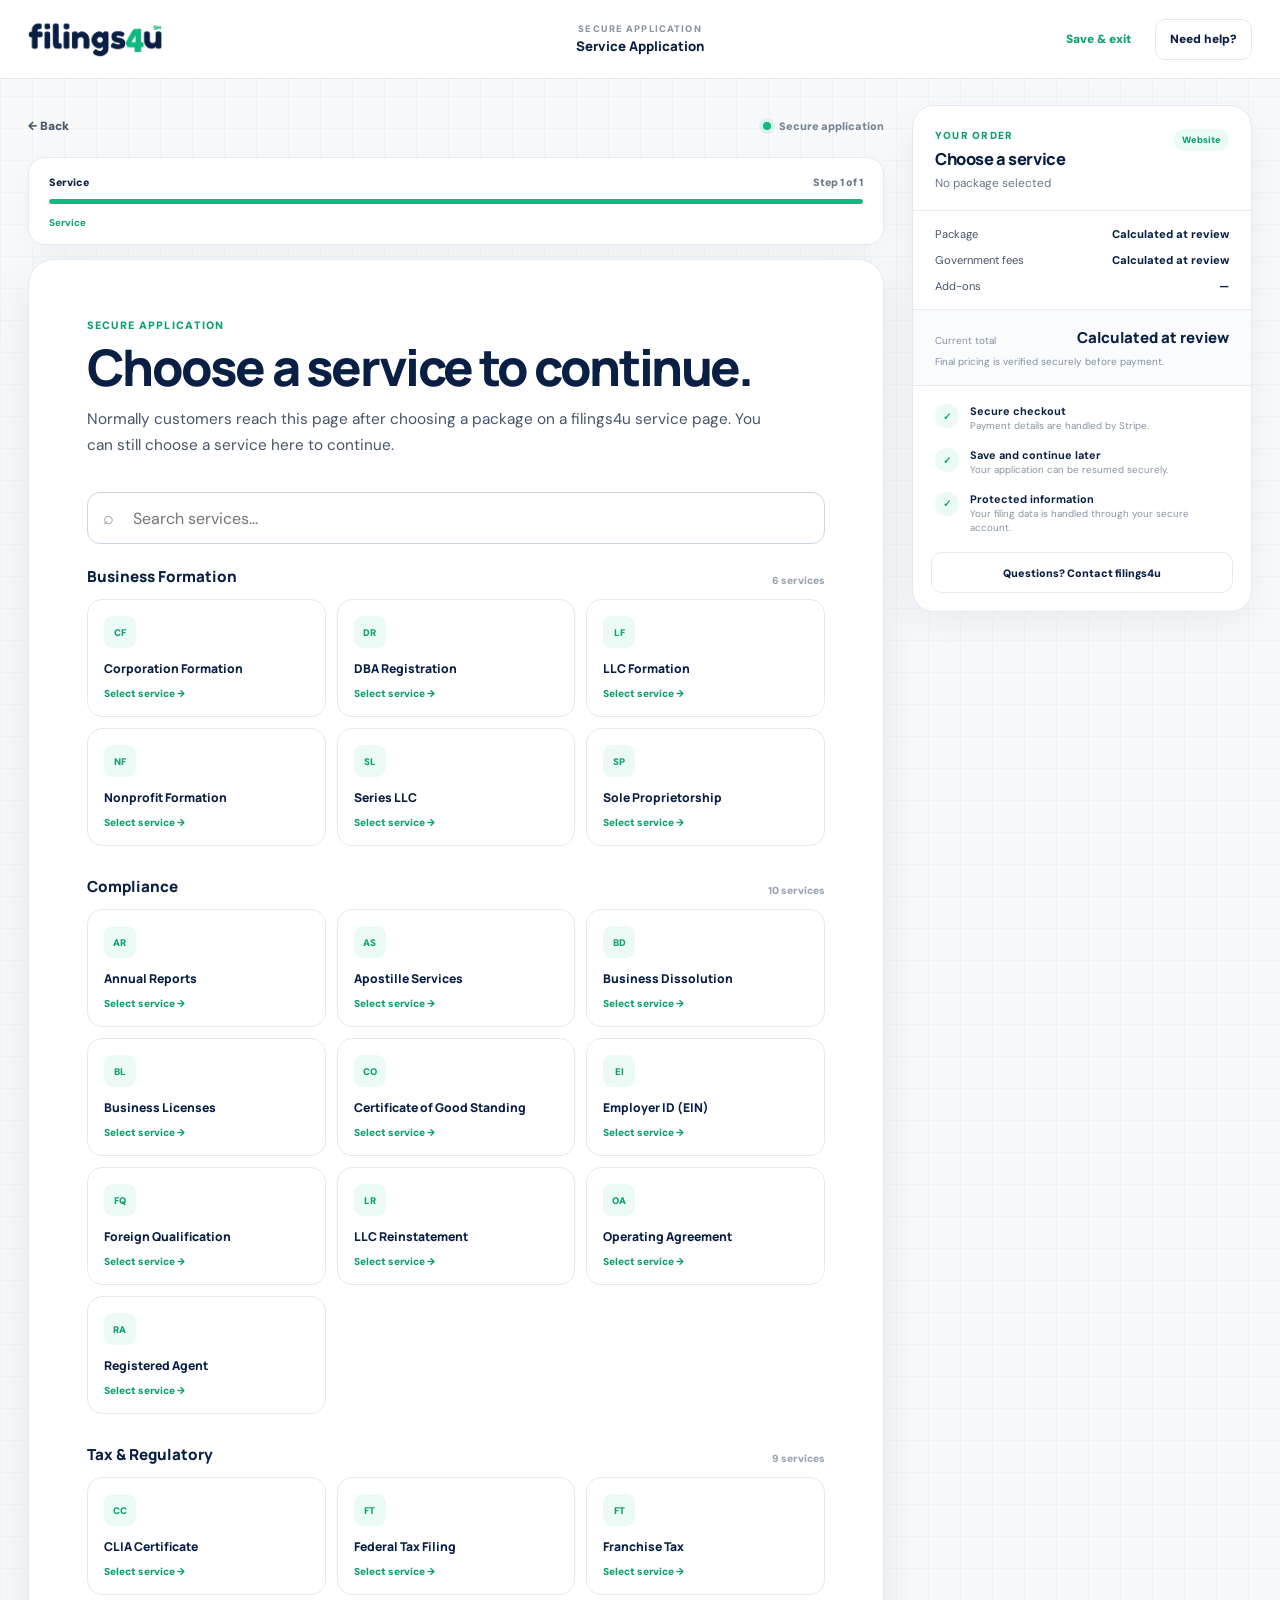
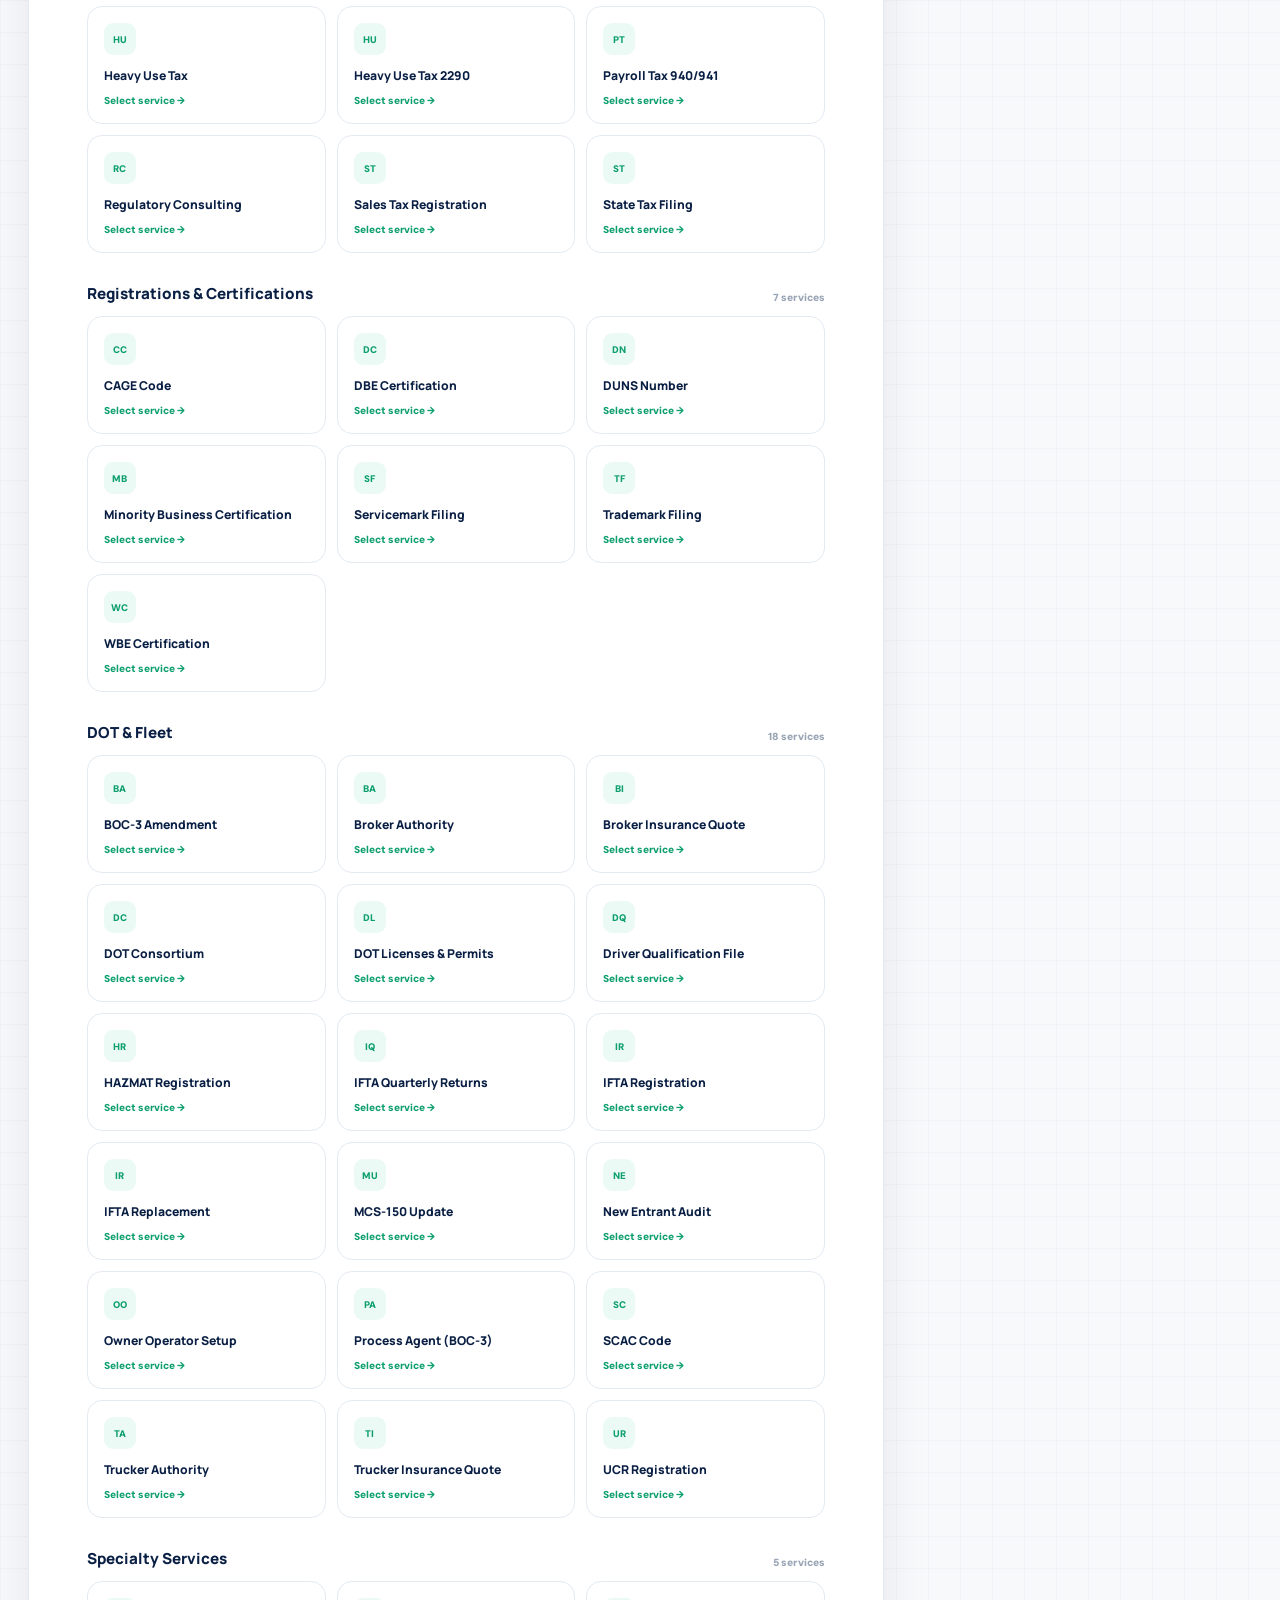
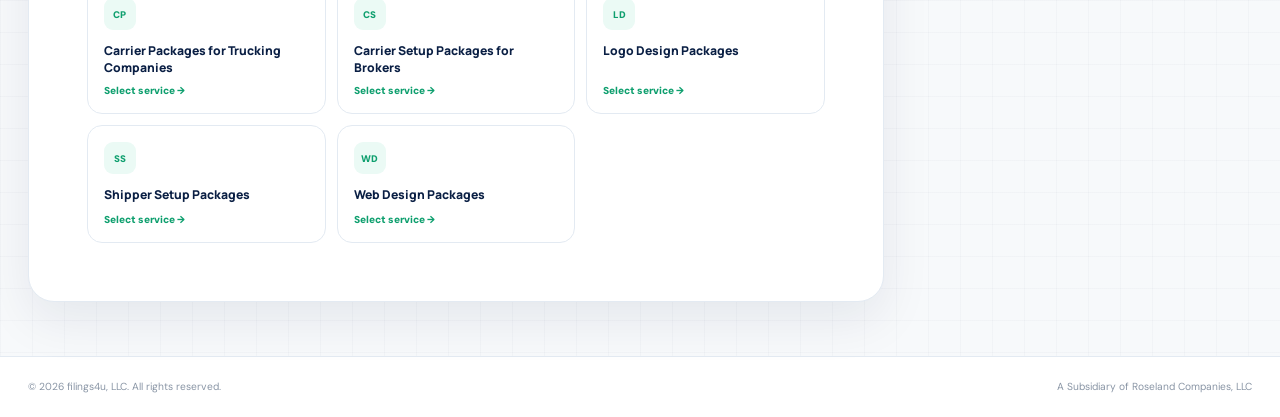
==== wizard-v2.html @ eaff769e "updates" ====
<!doctype html>
<html lang="en">
<head>
  <meta charset="utf-8">
  <meta name="viewport" content="width=device-width,initial-scale=1,viewport-fit=cover">
  <meta name="robots" content="noindex,nofollow,noarchive,nosnippet">
  <meta name="theme-color" content="#10b981">
  <meta name="description" content="Secure filings4u application and checkout wizard.">
  <title>Secure Application | filings4u</title>

  <link rel="icon" href="images/fav.png" type="image/png">
  <link rel="preconnect" href="https://fonts.googleapis.com">
  <link rel="preconnect" href="https://fonts.gstatic.com" crossorigin>
  <link href="https://fonts.googleapis.com/css2?family=DM+Sans:wght@400;500;600;700&family=Manrope:wght@600;700;800&display=swap" rel="stylesheet">
  <link rel="stylesheet" href="assets/css/wizard-v2.css">
</head>
<body>
<div class="f4u-app" id="f4u-app">

  <header class="f4u-header">
    <div class="f4u-header__inner">
      <a class="f4u-brand" href="https://filings4u.com/" aria-label="filings4u home">
        <img src="images/logo.png" alt="filings4u">
      </a>

      <div class="f4u-header__center" id="f4u-header-context">
        <span class="f4u-header__eyebrow">Secure Application</span>
        <strong id="f4u-header-service">Service Application</strong>
        <div class="f4u-jurisdiction-context f4u-jurisdiction-context--header" data-f4u-jurisdiction-context hidden></div>
      </div>

      <div class="f4u-header__actions">
        <button class="f4u-header-link" id="f4u-save-button" type="button">Save &amp; exit</button>
        <button class="f4u-header-help" id="f4u-help-button" type="button">Need help?</button>
      </div>
    </div>
  </header>

  <div class="f4u-mobile-orderbar" id="f4u-mobile-orderbar">
    <button type="button" id="f4u-mobile-order-toggle" aria-expanded="false">
      <span>
        <small>Your order</small>
        <strong id="f4u-mobile-order-name">Service</strong>
      </span>
      <span class="f4u-mobile-order-total" id="f4u-mobile-order-total">—</span>
      <span class="f4u-mobile-order-chevron" aria-hidden="true">⌄</span>
    </button>
  </div>

  <main class="f4u-layout">
    <section class="f4u-main">

      <div class="f4u-topline">
        <button class="f4u-back" type="button" id="f4u-back-button">← Back</button>

        <div class="f4u-security">
          <span></span>
          Secure application
        </div>
      </div>

      <div class="f4u-progress-card">
        <div class="f4u-progress-meta">
          <span id="f4u-progress-label">Application</span>
          <span id="f4u-progress-count">Step 1 of 5</span>
        </div>

        <div class="f4u-progress-track" aria-hidden="true">
          <span id="f4u-progress-bar"></span>
        </div>

        <div class="f4u-progress-steps" id="f4u-progress-steps"></div>
      </div>

      <div class="f4u-content-card" id="f4u-wizard-root" aria-live="polite">
        <div class="f4u-loading">Preparing your application…</div>
      </div>

    </section>

    <aside class="f4u-order" id="f4u-order-panel">
      <div class="f4u-order__inner">
        <div class="f4u-order__head">
          <div>
            <span class="f4u-order__eyebrow">Your order</span>
            <h2 id="f4u-order-service">Service</h2>
            <p id="f4u-order-package">Package</p>
            <div class="f4u-jurisdiction-context f4u-jurisdiction-context--order" data-f4u-jurisdiction-context hidden></div>
          </div>
          <span class="f4u-order__badge" id="f4u-order-entry">Website</span>
        </div>

        <div class="f4u-order__details" id="f4u-order-details">
          <div class="f4u-price-row">
            <span>Package</span>
            <strong id="f4u-order-package-price">Calculated at review</strong>
          </div>
          <div class="f4u-price-row">
            <span>Government fees</span>
            <strong id="f4u-order-government-fee">Calculated at review</strong>
          </div>
          <div class="f4u-price-row">
            <span>Add-ons</span>
            <strong id="f4u-order-addon-price">—</strong>
          </div>
        </div>

        <div class="f4u-order__total">
          <span>
            <small>Current total</small>
            <strong id="f4u-order-total">Calculated at review</strong>
          </span>
          <small>Final pricing is verified securely before payment.</small>
        </div>

        <div class="f4u-order__trust">
          <div><span>✓</span><p><strong>Secure checkout</strong><small>Payment details are handled by Stripe.</small></p></div>
          <div><span>✓</span><p><strong>Save and continue later</strong><small>Your application can be resumed securely.</small></p></div>
          <div><span>✓</span><p><strong>Protected information</strong><small>Your filing data is handled through your secure account.</small></p></div>
        </div>

        <button class="f4u-order__help" id="f4u-order-help" type="button">Questions? Contact filings4u</button>
      </div>
    </aside>
  </main>

  <footer class="f4u-footer">
    <div class="f4u-footer__inner">
      <span>© 2026 filings4u, LLC. All rights reserved.</span>
      <span>A Subsidiary of Roseland Companies, LLC</span>
    </div>
  </footer>

</div>

<div class="f4u-order-drawer-backdrop" id="f4u-order-drawer-backdrop" hidden></div>

<script src="assets/js/config.js"></script>
<script>
  window.__F4U_BOOT_WATCHDOG__=setTimeout(function(){
    var root=document.getElementById("f4u-wizard-root");
    if(root && /Preparing your application|Opening your secure application|Starting your secure application/.test(root.textContent||"")){
      root.innerHTML='<section class="f4u-panel"><div class="f4u-panel__heading"><span class="f4u-kicker">Secure application</span><h1>We could not start the application.</h1><p>The wizard interface loaded, but its application module did not finish starting. Refresh this page once. If it continues, return to the service page and start the application again.</p></div><div class="f4u-actions"><a class="f4u-primary" href="https://filings4u.com/get-started.html">Return to services</a></div></section>';
    }
  },8000);
</script>
<script src="assets/js/service-form-engine.js"></script>
<script type="module" src="assets/js/bootstrap.js?v=20260908-context-addons-1"></script>
</body>
</html>
---- assets/css/wizard-v2.css ----
:root{
  --navy:#0a1f44;
  --navy-2:#102a56;
  --emerald:#10b981;
  --emerald-dark:#0e9f6e;
  --emerald-soft:#ebfaf5;
  --bg:#f5f8fb;
  --white:#fff;
  --line:#e3eaf2;
  --muted:#69788b;
  --slate:#475569;
  --danger:#b91c1c;
  --shadow:0 18px 50px rgba(10,31,68,.08);
  --radius:24px;
}

*{box-sizing:border-box}

html,body{
  margin:0;
  min-height:100%;
  min-width:320px;
  background:
    linear-gradient(rgba(10,31,68,.022) 1px,transparent 1px),
    linear-gradient(90deg,rgba(10,31,68,.022) 1px,transparent 1px),
    #f7f9fb;
  background-size:32px 32px;
  color:var(--navy);
  font-family:"DM Sans",Arial,sans-serif;
}

body{overflow-x:hidden}
button,input,select,textarea{font:inherit}
button{cursor:pointer}
a{color:inherit}

/* Header */
.f4u-header{
  position:sticky;
  top:0;
  z-index:100;
  border-bottom:1px solid var(--line);
  background:rgba(255,255,255,.97);
  backdrop-filter:blur(16px);
}

.f4u-header__inner{
  width:min(1460px,100%);
  min-height:78px;
  margin:0 auto;
  padding:0 28px;
  display:grid;
  grid-template-columns:1fr auto 1fr;
  align-items:center;
  gap:20px;
}

.f4u-brand{
  width:max-content;
  display:flex;
  align-items:center;
  text-decoration:none;
}

.f4u-brand img{
  display:block;
  width:134px;
  height:auto;
}

.f4u-header__center{
  min-width:0;
  text-align:center;
  display:grid;
  gap:2px;
}

.f4u-header__eyebrow{
  color:#8a96a6;
  text-transform:uppercase;
  letter-spacing:.12em;
  font-size:.59rem;
  font-weight:900;
}

.f4u-header__center strong{
  max-width:440px;
  overflow:hidden;
  text-overflow:ellipsis;
  white-space:nowrap;
  font:800 .83rem Manrope,sans-serif;
  color:var(--navy);
}

.f4u-header__actions{
  display:flex;
  justify-content:flex-end;
  align-items:center;
  gap:9px;
}

.f4u-header-link,
.f4u-header-help{
  min-height:41px;
  border-radius:10px;
  padding:0 14px;
  font-size:.74rem;
  font-weight:900;
}

.f4u-header-link{
  border:1px solid transparent;
  background:transparent;
  color:var(--emerald-dark);
}

.f4u-header-link:hover{background:var(--emerald-soft)}

.f4u-header-help{
  border:1px solid var(--line);
  background:#fff;
  color:var(--navy);
}

.f4u-header-help:hover{border-color:#b8c5d6}

/* Layout */
.f4u-layout{
  width:min(1320px,100%);
  margin:0 auto;
  padding:26px 28px 54px;
  display:grid;
  grid-template-columns:minmax(0,1fr) 340px;
  gap:28px;
  align-items:start;
}

.f4u-main{min-width:0}

.f4u-topline{
  min-height:42px;
  margin-bottom:10px;
  display:flex;
  align-items:center;
  justify-content:space-between;
  gap:16px;
}

.f4u-back{
  border:0;
  background:transparent;
  padding:7px 0;
  color:var(--slate);
  font-size:.74rem;
  font-weight:900;
}

.f4u-back:hover{color:var(--emerald-dark)}

.f4u-security{
  display:flex;
  align-items:center;
  gap:8px;
  color:#768397;
  font-size:.68rem;
  font-weight:900;
}

.f4u-security span{
  width:8px;
  height:8px;
  border-radius:50%;
  background:var(--emerald);
  box-shadow:0 0 0 4px rgba(16,185,129,.11);
}

/* Progress */
.f4u-progress-card{
  margin-bottom:14px;
  padding:18px 20px 15px;
  background:#fff;
  border:1px solid var(--line);
  border-radius:17px;
  box-shadow:0 8px 30px rgba(10,31,68,.04);
}

.f4u-progress-meta{
  display:flex;
  justify-content:space-between;
  gap:12px;
  color:var(--muted);
  font-size:.66rem;
  font-weight:900;
}

.f4u-progress-meta span:first-child{color:var(--navy)}

.f4u-progress-track{
  height:5px;
  margin:10px 0 12px;
  overflow:hidden;
  border-radius:999px;
  background:#edf2f6;
}

.f4u-progress-track span{
  display:block;
  height:100%;
  width:20%;
  border-radius:999px;
  background:var(--emerald);
  transition:width .25s ease;
}

.f4u-progress-steps{
  display:grid;
  grid-template-columns:repeat(5,minmax(0,1fr));
  gap:8px;
}

.f4u-progress-step{
  color:#9aa5b3;
  font-size:.61rem;
  font-weight:800;
  white-space:nowrap;
  overflow:hidden;
  text-overflow:ellipsis;
}

.f4u-progress-step.is-active{color:var(--emerald-dark)}
.f4u-progress-step.is-complete{color:var(--navy)}

/* Content */
.f4u-content-card{
  min-height:650px;
  overflow:hidden;
  border:1px solid var(--line);
  border-radius:26px;
  background:#fff;
  box-shadow:var(--shadow);
}

.f4u-loading{
  min-height:640px;
  display:grid;
  place-items:center;
  color:var(--muted);
  font-size:.8rem;
}

.f4u-panel{
  padding:clamp(30px,4.5vw,58px);
}

.f4u-panel__heading{
  max-width:760px;
  margin-bottom:34px;
}

.f4u-kicker{
  display:block;
  margin-bottom:9px;
  color:var(--emerald-dark);
  text-transform:uppercase;
  letter-spacing:.12em;
  font-size:.67rem;
  font-weight:900;
}

.f4u-panel__heading h1{
  margin:0 0 12px;
  max-width:800px;
  font:800 clamp(2rem,4vw,3.15rem)/1.05 Manrope,sans-serif;
  letter-spacing:-.048em;
  color:var(--navy);
}

.f4u-panel__heading p{
  margin:0;
  max-width:690px;
  color:var(--slate);
  font-size:.96rem;
  line-height:1.72;
}

/* Intro form preview */
.f4u-form-grid{
  display:grid;
  grid-template-columns:repeat(2,minmax(0,1fr));
  gap:18px;
}

.f4u-field{
  display:grid;
  gap:7px;
}

.f4u-field--full{grid-column:1/-1}

.f4u-field label{
  color:var(--navy);
  font-size:.74rem;
  font-weight:900;
}

.f4u-field label span{
  color:#8c98a8;
  font-weight:700;
}

.f4u-field input,
.f4u-field select,
.f4u-field textarea{
  width:100%;
  border:1px solid #ccd6e1;
  border-radius:12px;
  outline:none;
  background:#fff;
  color:var(--navy);
  padding:0 14px;
}

.f4u-field input,
.f4u-field select{min-height:50px}

.f4u-field textarea{
  min-height:112px;
  resize:vertical;
  padding-top:13px;
}

.f4u-field input:focus,
.f4u-field select:focus,
.f4u-field textarea:focus{
  border-color:#6dcbae;
  box-shadow:0 0 0 4px rgba(16,185,129,.09);
}

.f4u-field small{
  color:#8491a2;
  font-size:.64rem;
  line-height:1.45;
}

.f4u-actions{
  margin-top:34px;
  padding-top:24px;
  border-top:1px solid var(--line);
  display:flex;
  align-items:center;
  justify-content:space-between;
  gap:14px;
}

.f4u-actions__note{
  color:#8190a2;
  font-size:.67rem;
  line-height:1.45;
}

.f4u-primary{
  min-height:48px;
  padding:0 20px;
  border:0;
  border-radius:12px;
  background:var(--emerald);
  color:#fff;
  font-weight:900;
  font-size:.76rem;
  box-shadow:0 9px 22px rgba(16,185,129,.18);
}

.f4u-primary:hover{background:var(--emerald-dark)}

.f4u-secondary{
  min-height:48px;
  padding:0 18px;
  border:1px solid var(--line);
  border-radius:12px;
  background:#fff;
  color:var(--navy);
  font-weight:900;
  font-size:.76rem;
}

/* Fallback service selector */
.f4u-service-search{
  position:relative;
  margin-bottom:22px;
}

.f4u-service-search input{
  width:100%;
  min-height:52px;
  padding:0 16px 0 45px;
  border:1px solid #ccd6e1;
  border-radius:13px;
  outline:none;
  background:#fff;
  color:var(--navy);
}

.f4u-service-search input:focus{
  border-color:#70cdb0;
  box-shadow:0 0 0 4px rgba(16,185,129,.09);
}

.f4u-service-search::before{
  content:"⌕";
  position:absolute;
  left:16px;
  top:50%;
  transform:translateY(-50%);
  color:#8290a1;
  font-size:1.15rem;
}

.f4u-service-category{margin-top:30px}
.f4u-service-category:first-of-type{margin-top:0}

.f4u-service-category__head{
  display:flex;
  align-items:flex-end;
  justify-content:space-between;
  gap:16px;
  margin-bottom:12px;
}

.f4u-service-category__head h2{
  margin:0;
  font:800 .95rem Manrope,sans-serif;
}

.f4u-service-category__head span{
  color:#98a4b3;
  font-size:.64rem;
  font-weight:900;
}

.f4u-service-grid{
  display:grid;
  grid-template-columns:repeat(3,minmax(0,1fr));
  gap:11px;
}

.f4u-service-card{
  min-height:118px;
  padding:16px;
  text-align:left;
  border:1px solid var(--line);
  border-radius:15px;
  background:#fff;
  color:inherit;
  display:flex;
  flex-direction:column;
  transition:.18s ease;
}

.f4u-service-card:hover{
  transform:translateY(-2px);
  border-color:#9bd8c4;
  box-shadow:0 10px 25px rgba(10,31,68,.07);
}

.f4u-service-card__icon{
  width:32px;
  height:32px;
  margin-bottom:13px;
  display:grid;
  place-items:center;
  border-radius:9px;
  background:var(--emerald-soft);
  color:var(--emerald-dark);
  font-size:.6rem;
  font-weight:900;
}

.f4u-service-card strong{
  font:800 .76rem/1.35 Manrope,sans-serif;
}

.f4u-service-card small{
  margin-top:auto;
  padding-top:8px;
  color:var(--emerald-dark);
  font-size:.63rem;
  font-weight:900;
}

.f4u-empty{
  padding:38px;
  text-align:center;
  border:1px dashed #cbd5df;
  border-radius:16px;
  color:var(--muted);
}

/* Order Summary */
.f4u-order{
  position:sticky;
  top:104px;
}

.f4u-order__inner{
  overflow:hidden;
  border:1px solid var(--line);
  border-radius:22px;
  background:#fff;
  box-shadow:0 12px 38px rgba(10,31,68,.06);
}

.f4u-order__head{
  padding:23px 22px 19px;
  display:flex;
  justify-content:space-between;
  align-items:flex-start;
  gap:12px;
  border-bottom:1px solid var(--line);
}

.f4u-order__eyebrow{
  display:block;
  margin-bottom:7px;
  color:var(--emerald-dark);
  font-size:.64rem;
  font-weight:900;
  text-transform:uppercase;
  letter-spacing:.12em;
}

.f4u-order__head h2{
  margin:0;
  font:800 1.03rem/1.25 Manrope,sans-serif;
  letter-spacing:-.025em;
}

.f4u-order__head p{
  margin:5px 0 0;
  color:var(--muted);
  font-size:.74rem;
}

.f4u-order__badge{
  flex:0 0 auto;
  padding:5px 8px;
  border-radius:999px;
  background:var(--emerald-soft);
  color:var(--emerald-dark);
  font-size:.57rem;
  font-weight:900;
}

.f4u-order__details{
  padding:16px 22px;
  display:grid;
  gap:12px;
}

.f4u-price-row{
  display:flex;
  justify-content:space-between;
  gap:12px;
  color:var(--slate);
  font-size:.7rem;
}

.f4u-price-row strong{
  color:var(--navy);
  text-align:right;
  font-weight:800;
}

.f4u-order__total{
  padding:17px 22px;
  background:#f9fbfd;
  border-top:1px solid var(--line);
  border-bottom:1px solid var(--line);
}

.f4u-order__total>span{
  display:flex;
  justify-content:space-between;
  gap:12px;
  align-items:flex-end;
}

.f4u-order__total small{
  color:#8290a3;
  font-size:.62rem;
  line-height:1.4;
}

.f4u-order__total strong{
  font:800 .94rem Manrope,sans-serif;
}

.f4u-order__total>small{
  display:block;
  margin-top:7px;
}

.f4u-order__trust{
  padding:18px 22px;
  display:grid;
  gap:15px;
}

.f4u-order__trust>div{
  display:grid;
  grid-template-columns:25px 1fr;
  gap:10px;
  align-items:flex-start;
}

.f4u-order__trust>div>span{
  width:24px;
  height:24px;
  display:grid;
  place-items:center;
  border-radius:50%;
  background:var(--emerald-soft);
  color:var(--emerald-dark);
  font-size:.62rem;
  font-weight:900;
}

.f4u-order__trust p{
  margin:0;
  display:grid;
  gap:1px;
}

.f4u-order__trust strong{
  font-size:.68rem;
}

.f4u-order__trust small{
  color:#8793a4;
  font-size:.61rem;
  line-height:1.4;
}

.f4u-order__help{
  width:calc(100% - 36px);
  margin:0 18px 18px;
  min-height:41px;
  border:1px solid var(--line);
  border-radius:11px;
  background:#fff;
  color:var(--navy);
  font-size:.67rem;
  font-weight:900;
}

.f4u-order__help:hover{background:#f8fafc}

/* Footer */
.f4u-footer{
  border-top:1px solid var(--line);
  background:#fff;
}

.f4u-footer__inner{
  width:min(1320px,100%);
  margin:0 auto;
  min-height:60px;
  padding:14px 28px;
  display:flex;
  justify-content:space-between;
  align-items:center;
  gap:18px;
  color:#8995a5;
  font-size:.64rem;
}

.f4u-mobile-orderbar{display:none}
.f4u-order-drawer-backdrop{display:none}

/* Modal */
.f4u-modal{
  position:fixed;
  inset:0;
  z-index:300;
  display:grid;
  place-items:center;
  padding:20px;
}

.f4u-modal__backdrop{
  position:absolute;
  inset:0;
  background:rgba(4,16,37,.52);
  backdrop-filter:blur(3px);
}

.f4u-modal__card{
  position:relative;
  width:min(560px,100%);
  max-height:85vh;
  overflow:auto;
  padding:27px;
  border-radius:20px;
  background:#fff;
  box-shadow:0 28px 90px rgba(4,16,37,.25);
}

.f4u-modal__close{
  position:absolute;
  right:16px;
  top:14px;
  width:34px;
  height:34px;
  border:0;
  border-radius:50%;
  background:#f5f7fa;
  color:var(--navy);
  font-size:1.1rem;
}

.f4u-modal h2{
  margin:7px 0 8px;
  font:800 1.4rem Manrope,sans-serif;
}

.f4u-modal p{
  margin:0 0 20px;
  color:var(--slate);
  line-height:1.6;
  font-size:.8rem;
}

/* Tablet */
@media(max-width:1040px){
  .f4u-layout{
    grid-template-columns:minmax(0,1fr) 300px;
    gap:18px;
    padding-inline:18px;
  }
  .f4u-header__inner{padding-inline:20px}
  .f4u-service-grid{grid-template-columns:repeat(2,minmax(0,1fr))}
}

/* Mobile */
@media(max-width:800px){
  .f4u-header__inner{
    min-height:68px;
    padding:0 16px;
    grid-template-columns:1fr auto;
  }

  .f4u-brand img{width:108px}
  .f4u-header__center{display:none}
  .f4u-header-link{display:none}

  .f4u-header-help{
    min-height:38px;
    padding:0 11px;
    font-size:.67rem;
  }

  .f4u-mobile-orderbar{
    display:block;
    position:sticky;
    top:68px;
    z-index:90;
    background:#fff;
    border-bottom:1px solid var(--line);
  }

  .f4u-mobile-orderbar button{
    width:100%;
    min-height:60px;
    padding:9px 16px;
    border:0;
    background:#fff;
    display:grid;
    grid-template-columns:minmax(0,1fr) auto auto;
    align-items:center;
    gap:10px;
    text-align:left;
  }

  .f4u-mobile-orderbar button>span:first-child{
    display:grid;
    gap:1px;
    min-width:0;
  }

  .f4u-mobile-orderbar small{
    color:#8a96a6;
    font-size:.59rem;
    font-weight:800;
  }

  .f4u-mobile-orderbar strong{
    overflow:hidden;
    text-overflow:ellipsis;
    white-space:nowrap;
    font:800 .76rem Manrope,sans-serif;
  }

  .f4u-mobile-order-total{
    color:var(--emerald-dark);
    font-size:.7rem;
    font-weight:900;
  }

  .f4u-mobile-order-chevron{
    color:#8b98a9;
    font-size:1rem;
  }

  .f4u-layout{
    display:block;
    padding:0;
  }

  .f4u-topline{
    margin:0;
    padding:10px 16px 7px;
  }

  .f4u-progress-card{
    margin:0 16px 10px;
    padding:14px 15px 12px;
    border-radius:14px;
  }

  .f4u-progress-steps{display:none}

  .f4u-content-card{
    min-height:calc(100vh - 210px);
    border-left:0;
    border-right:0;
    border-radius:0;
    box-shadow:none;
  }

  .f4u-panel{padding:30px 18px 42px}

  .f4u-panel__heading{
    margin-bottom:27px;
  }

  .f4u-panel__heading h1{
    font-size:clamp(2rem,10vw,2.65rem);
  }

  .f4u-form-grid{grid-template-columns:1fr}
  .f4u-field--full{grid-column:auto}

  .f4u-actions{
    align-items:stretch;
    flex-direction:column-reverse;
  }

  .f4u-primary,
  .f4u-secondary{width:100%}

  .f4u-service-grid{grid-template-columns:1fr}

  .f4u-order{
    position:fixed;
    z-index:130;
    left:0;
    right:0;
    bottom:0;
    top:auto;
    padding:10px 12px max(12px,env(safe-area-inset-bottom));
    transform:translateY(110%);
    transition:transform .22s ease;
  }

  .f4u-order.is-open{transform:translateY(0)}

  .f4u-order__inner{
    max-height:78vh;
    overflow:auto;
    border-radius:22px;
    box-shadow:0 -12px 50px rgba(4,16,37,.2);
  }

  .f4u-order-drawer-backdrop{
    position:fixed;
    inset:0;
    z-index:120;
    background:rgba(4,16,37,.45);
    backdrop-filter:blur(2px);
  }

  .f4u-order-drawer-backdrop:not([hidden]){display:block}

  .f4u-footer__inner{
    padding-inline:16px;
    display:grid;
    justify-content:center;
    text-align:center;
    gap:4px;
  }
}

@media(max-width:430px){
  .f4u-security{display:none}
}

/* Wizard v2 live session / quote layer */
.f4u-addon-list{display:grid;gap:12px;margin-top:22px}
.f4u-addon-option{display:grid;grid-template-columns:auto 1fr auto;align-items:center;gap:14px;padding:16px 18px;border:1px solid #dbe4ee;border-radius:14px;background:#fff;cursor:pointer}
.f4u-addon-option input{width:20px;height:20px;accent-color:#10b981}
.f4u-addon-option span{display:grid;gap:4px}.f4u-addon-option strong{color:#0a1f44}.f4u-addon-option small{color:#64748b;line-height:1.45}.f4u-addon-option b{color:#0a1f44;white-space:nowrap}
.f4u-review-lines{display:grid;gap:4px;margin:22px 0}.f4u-review-lines .f4u-price-row{padding:12px 0;border-bottom:1px solid #edf2f7}
button:disabled{opacity:.65;cursor:wait}
@media(max-width:640px){.f4u-addon-option{grid-template-columns:auto 1fr}.f4u-addon-option b{grid-column:2}}

/* LLC Formation v2 service module */
.f4u-service-form{display:grid;gap:20px}
.f4u-service-form__notice{display:flex;gap:12px;padding:16px;border:1px solid #bbf7d0;background:#f0fdf4;border-radius:14px}
.f4u-service-form__notice-icon{width:30px;height:30px;display:grid;place-items:center;border-radius:50%;background:#10b981;color:#fff;font-weight:800;flex:0 0 auto}
.f4u-service-form__notice strong{color:#0a1f44}.f4u-service-form__notice p{margin:4px 0 0;color:#475569;line-height:1.55}
.wizard-grid-container.llc-formation-form{gap:20px!important}
.wizard-grid-container .wizard-input-group{display:grid;gap:7px}
.wizard-grid-container label{font-weight:700;color:#0a1f44;font-size:.9rem}
.wizard-input-field{width:100%;box-sizing:border-box;border:1px solid #cbd5e1;border-radius:10px;padding:12px 13px;font:inherit;color:#0f172a;background:#fff;outline:none}
.wizard-input-field:focus{border-color:#10b981;box-shadow:0 0 0 3px rgba(16,185,129,.12)}
.wizard-error-message{font-size:.8rem;margin-top:3px}
.llc-governing-person-card{background:#fbfdff}
#llc_add_person_btn:hover{border-color:#10b981!important;color:#059669!important}
@media(max-width:720px){
  .wizard-grid-container.llc-formation-form{grid-template-columns:1fr!important}
  .wizard-grid-container.llc-formation-form>*{grid-column:1!important}
  #llc_custom_agent_wrapper{grid-template-columns:1fr!important}
  .llc-governing-person-card>div:last-child{grid-template-columns:1fr!important}
  .llc-governing-person-card>div:last-child>*{grid-column:1!important}
}

/* Wizard v2 Authorization / POA */
.f4u-authorization__notice{border:1px solid #cbd5e1;background:#f8fafc;border-left:4px solid #10b981;border-radius:14px;padding:16px 18px;margin-bottom:22px}
.f4u-authorization__notice strong{display:block;color:#0a1f44;margin-bottom:5px}
.f4u-authorization__notice p{margin:0;color:#475569;line-height:1.6;font-size:.9rem}
.f4u-authorization__statements{display:grid;gap:12px;margin:22px 0}
.f4u-authorization .f4u-choice-row{border:1px solid #e2e8f0;border-radius:12px;padding:14px;background:#fff}
.f4u-authorization .f4u-choice-row input{margin-top:3px}
.f4u-authorization .f4u-choice-row span{display:grid;gap:3px}
.f4u-authorization .f4u-choice-row strong{color:#0a1f44}
.f4u-authorization .f4u-choice-row small{color:#64748b;line-height:1.45}
.f4u-signature-card{margin-top:22px;border:1px solid #dbe4ef;border-radius:16px;padding:18px;background:#fff}
.f4u-signature-card>label{display:block;font-weight:800;color:#0a1f44;margin-bottom:8px}
.f4u-signature-card>input{width:100%;box-sizing:border-box;border:1px solid #cbd5e1;border-radius:10px;padding:12px 13px;font:inherit}
.f4u-signature-card>input:focus{outline:none;border-color:#10b981;box-shadow:0 0 0 3px rgba(16,185,129,.12)}
.f4u-signature-preview{min-height:105px;margin-top:14px;border:1px dashed #cbd5e1;border-radius:12px;display:grid;place-items:center;background:#f8fafc;padding:16px}
.f4u-signature-preview span{font-family:"Brush Script MT","Segoe Script",cursive;font-size:2.35rem;line-height:1;color:#0a1f44;text-align:center}
.f4u-field-error{display:block;min-height:1em;color:#b91c1c;font-size:.78rem;margin-top:5px}
.f4u-authorization__version{margin-top:14px;font-size:.76rem;color:#64748b}
@media(max-width:720px){
  .f4u-signature-preview span{font-size:1.9rem}
  .f4u-authorization .f4u-actions{align-items:stretch}
}

/* State-service entry gate */
.f4u-state-gate{position:fixed;inset:0;z-index:10000;display:grid;place-items:center;padding:20px}.f4u-state-gate__backdrop{position:absolute;inset:0;background:rgba(10,31,68,.58);backdrop-filter:blur(3px)}.f4u-state-gate__dialog{position:relative;width:min(520px,100%);background:#fff;border:1px solid rgba(10,31,68,.12);border-radius:24px;padding:30px;box-shadow:0 24px 70px rgba(10,31,68,.22);color:#0a1f44}.f4u-state-gate__close{position:absolute;right:18px;top:14px;border:0;background:transparent;font-size:30px;line-height:1;color:#60708a;cursor:pointer}.f4u-state-gate__kicker{display:block;margin-bottom:8px;color:#10b981;font-size:12px;font-weight:800;letter-spacing:.12em;text-transform:uppercase}.f4u-state-gate__dialog h2{margin:0 36px 10px 0;font-size:28px;line-height:1.15}.f4u-state-gate__dialog p{margin:0 0 22px;color:#60708a;line-height:1.65}.f4u-state-gate__dialog label{display:block;margin-bottom:8px;font-weight:800}.f4u-state-gate__dialog select{width:100%;min-height:52px;border:1px solid #cbd5e1;border-radius:12px;background:#fff;padding:0 14px;font:inherit;color:#0a1f44}.f4u-state-gate__dialog select:focus{outline:3px solid rgba(16,185,129,.16);border-color:#10b981}.f4u-state-gate__dialog select[aria-invalid="true"]{border-color:#b42318}.f4u-state-gate__dialog small{display:block;margin-top:9px;color:#718096}.f4u-state-gate__actions{display:flex;justify-content:flex-end;gap:10px;margin-top:24px}.f4u-state-gate__actions button{min-height:46px;border-radius:12px;padding:0 18px;font-weight:800;cursor:pointer}.f4u-state-gate__cancel{border:1px solid #d6deea;background:#fff;color:#0a1f44}.f4u-state-gate__continue{border:1px solid #10b981;background:#10b981;color:#fff}.f4u-state-gate-open{overflow:hidden}@media(max-width:600px){.f4u-state-gate{align-items:end;padding:12px}.f4u-state-gate__dialog{border-radius:22px;padding:26px 20px}.f4u-state-gate__dialog h2{font-size:24px}.f4u-state-gate__actions{flex-direction:column-reverse}.f4u-state-gate__actions button{width:100%}}

/* Generic 55-service application renderer */
.f4u-schema-form{display:grid;gap:22px}
.f4u-filing-tooltip{display:flex;gap:12px;padding:15px 16px;border:1px solid #dbe4ef;border-radius:14px;background:#f8fafc;color:#475569}
.f4u-filing-tooltip__icon{flex:0 0 26px;width:26px;height:26px;color:#10b981}
.f4u-filing-tooltip__icon svg{width:100%;height:100%;fill:none;stroke:currentColor;stroke-width:1.8}
.f4u-filing-tooltip strong,.f4u-service-form__notice strong{color:#0a1f44}
.f4u-filing-tooltip p,.f4u-service-form__notice p{margin:3px 0 0;line-height:1.55;font-size:.88rem}
.f4u-service-form__notice{display:flex;gap:12px;padding:15px 16px;border-left:4px solid #10b981;border-radius:12px;background:#ecfdf5;color:#166534}
.f4u-service-form__notice-icon{display:grid;place-items:center;flex:0 0 25px;width:25px;height:25px;border-radius:50%;background:#d1fae5;font-weight:900}
.f4u-schema-notice{display:grid;gap:4px;padding:14px 16px;border:1px solid #fde68a;border-radius:12px;background:#fffbeb;color:#92400e}
.f4u-agency-strip{display:flex;justify-content:space-between;gap:16px;padding:11px 14px;border:1px solid #e2e8f0;border-radius:10px;background:#fff;font-size:.82rem;color:#64748b}
.f4u-agency-strip strong{color:#0a1f44}
.f4u-form-section{border-top:1px solid #e2e8f0;padding-top:20px}
.f4u-form-section__head{display:flex;gap:12px;align-items:flex-start;margin-bottom:16px}
.f4u-form-section__number{display:grid;place-items:center;flex:0 0 31px;width:31px;height:31px;border-radius:9px;background:#ecfdf5;color:#059669;font-size:.76rem;font-weight:900}
.f4u-form-section__head h3{margin:0;color:#0a1f44;font-size:1.04rem}
.f4u-form-section__head p{margin:4px 0 0;color:#64748b;font-size:.84rem;line-height:1.5}
.f4u-field-grid--schema{display:grid;grid-template-columns:repeat(2,minmax(0,1fr));gap:16px}
.f4u-schema-field[data-f4u-span="full"]{grid-column:1/-1}
.f4u-schema-field label,.f4u-field-label{display:block;margin-bottom:7px;color:#0a1f44;font-size:.82rem;font-weight:800}
.f4u-schema-field input:not([type="radio"]):not([type="checkbox"]),.f4u-schema-field select,.f4u-schema-field textarea{width:100%;box-sizing:border-box;border:1px solid #cbd5e1;border-radius:10px;background:#fff;padding:12px 13px;color:#0a1f44;font:inherit}
.f4u-schema-field textarea{min-height:110px;resize:vertical}
.f4u-schema-field input:focus,.f4u-schema-field select:focus,.f4u-schema-field textarea:focus{outline:none;border-color:#10b981;box-shadow:0 0 0 3px rgba(16,185,129,.12)}
.f4u-option-cards{display:grid;gap:8px}
.f4u-option-card,.f4u-choice-row{display:flex;gap:10px;align-items:flex-start;border:1px solid #e2e8f0;border-radius:10px;padding:11px 12px;background:#fff}
.f4u-field-help{display:block;margin-top:6px;color:#64748b;font-size:.76rem;line-height:1.45}
.wizard-error-message{display:none;margin-top:5px;color:#b91c1c;font-size:.75rem}
@media(max-width:720px){.f4u-field-grid--schema{grid-template-columns:1fr}.f4u-schema-field{grid-column:1!important}.f4u-agency-strip{display:grid;gap:3px}}

/* Persistent filing-jurisdiction context */
.f4u-jurisdiction-context{display:inline-flex;align-items:center;gap:7px;width:max-content;max-width:100%;padding:6px 10px;border:1px solid rgba(16,185,129,.22);border-radius:999px;background:#ecfdf5;color:#065f46;font-size:.72rem;font-weight:600;line-height:1.2}
.f4u-jurisdiction-context[hidden]{display:none!important}
.f4u-jurisdiction-context__dot{width:7px;height:7px;flex:0 0 7px;border-radius:50%;background:#10b981;box-shadow:0 0 0 3px rgba(16,185,129,.12)}
.f4u-jurisdiction-context strong{font-weight:800}
.f4u-jurisdiction-context--header{margin-top:5px}
.f4u-jurisdiction-context--order{margin-top:8px}
@media(max-width:720px){.f4u-jurisdiction-context{font-size:.68rem;padding:5px 8px}}
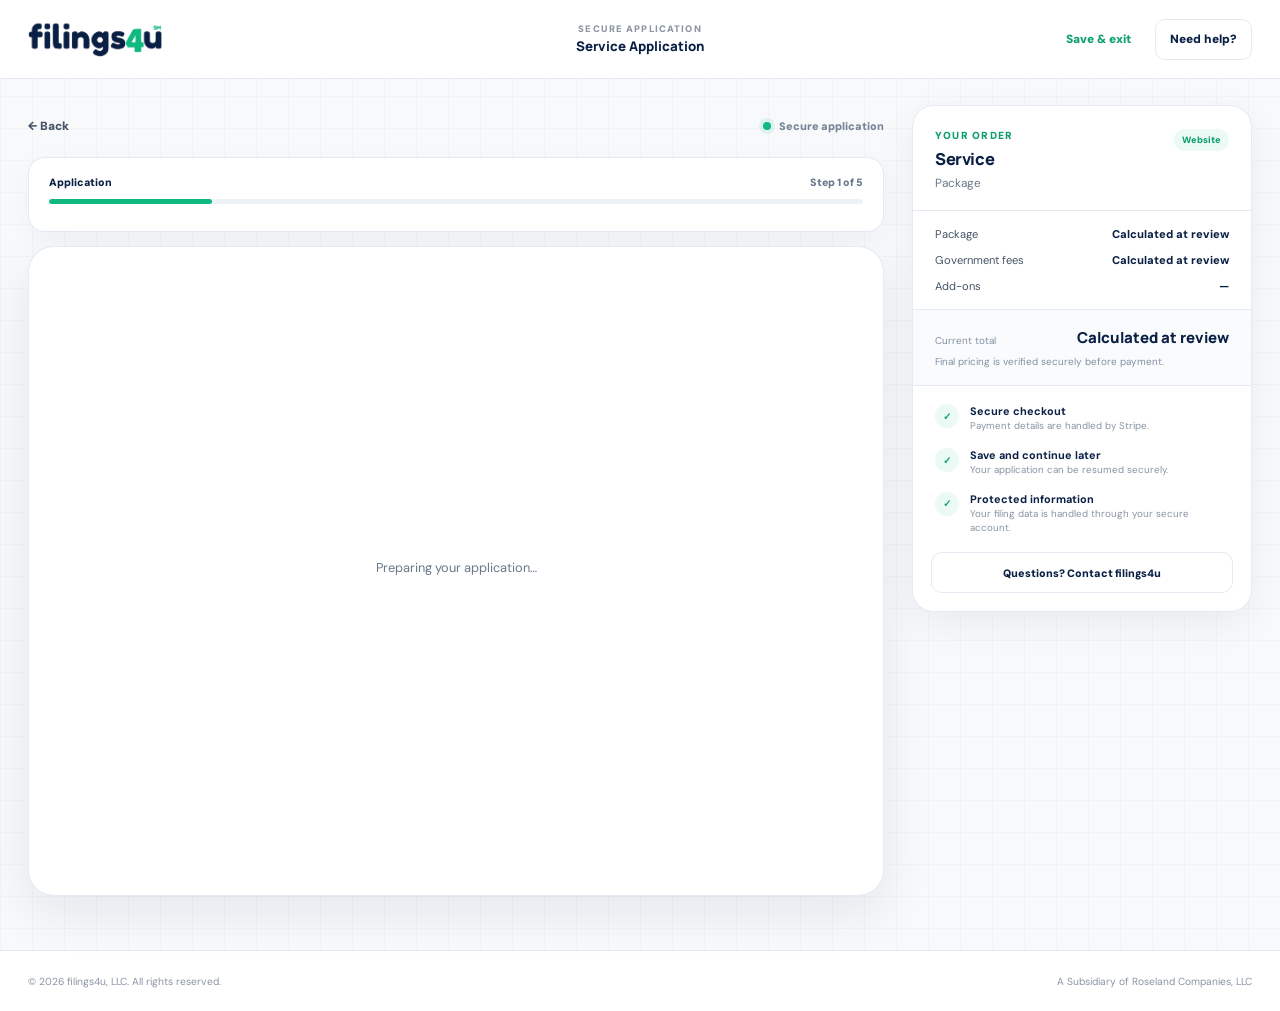
==== commit fa951713: "updates" ====
--- a/wizard-v2.html
+++ b/wizard-v2.html
@@ -135,7 +135,7 @@
 
 <div class="f4u-order-drawer-backdrop" id="f4u-order-drawer-backdrop" hidden></div>
 
-<script src="assets/js/config.js"></script>
+<script src="assets/js/core/config.js"></script>
 <script>
   window.__F4U_BOOT_WATCHDOG__=setTimeout(function(){
     var root=document.getElementById("f4u-wizard-root");
@@ -145,6 +145,6 @@
   },8000);
 </script>
 <script src="assets/js/service-form-engine.js"></script>
-<script type="module" src="assets/js/bootstrap.js?v=20260908-context-addons-1"></script>
+<script type="module" src="assets/js/core/bootstrap.js?v=20260908-stripe-1"></script>
 </body>
 </html>
--- a/assets/css/wizard-v2.css
+++ b/assets/css/wizard-v2.css
@@ -997,3 +997,17 @@
 .f4u-jurisdiction-context--header{margin-top:5px}
 .f4u-jurisdiction-context--order{margin-top:8px}
 @media(max-width:720px){.f4u-jurisdiction-context{font-size:.68rem;padding:5px 8px}}
+
+.f4u-payment-summary{display:flex;align-items:center;justify-content:space-between;gap:20px;margin:24px 0;padding:18px 20px;border:1px solid #dbe4ef;border-radius:14px;background:#f8fafc;color:#64748b}
+.f4u-payment-summary strong{font-family:Manrope,sans-serif;font-size:1.35rem;color:#0a1f44}
+.f4u-payment-message{margin:0 0 18px;padding:13px 15px;border-radius:10px;background:#ecfdf5;color:#065f46;font-size:.86rem}
+.f4u-payment-form{display:grid;gap:20px;padding:20px;border:1px solid #dbe4ef;border-radius:14px;background:#fff}.f4u-payment-form[hidden]{display:none}
+.f4u-pay-button{width:100%;justify-content:center}.f4u-payment-legal{margin:0;text-align:center;color:#64748b;font-size:.75rem;line-height:1.5}
+
+/* Wizard v2: center the persistent jurisdiction context in the secure header. */
+.f4u-jurisdiction-context--header{
+  display:flex;
+  width:max-content;
+  margin:5px auto 0;
+}
+.f4u-jurisdiction-context--header[hidden]{display:none!important}
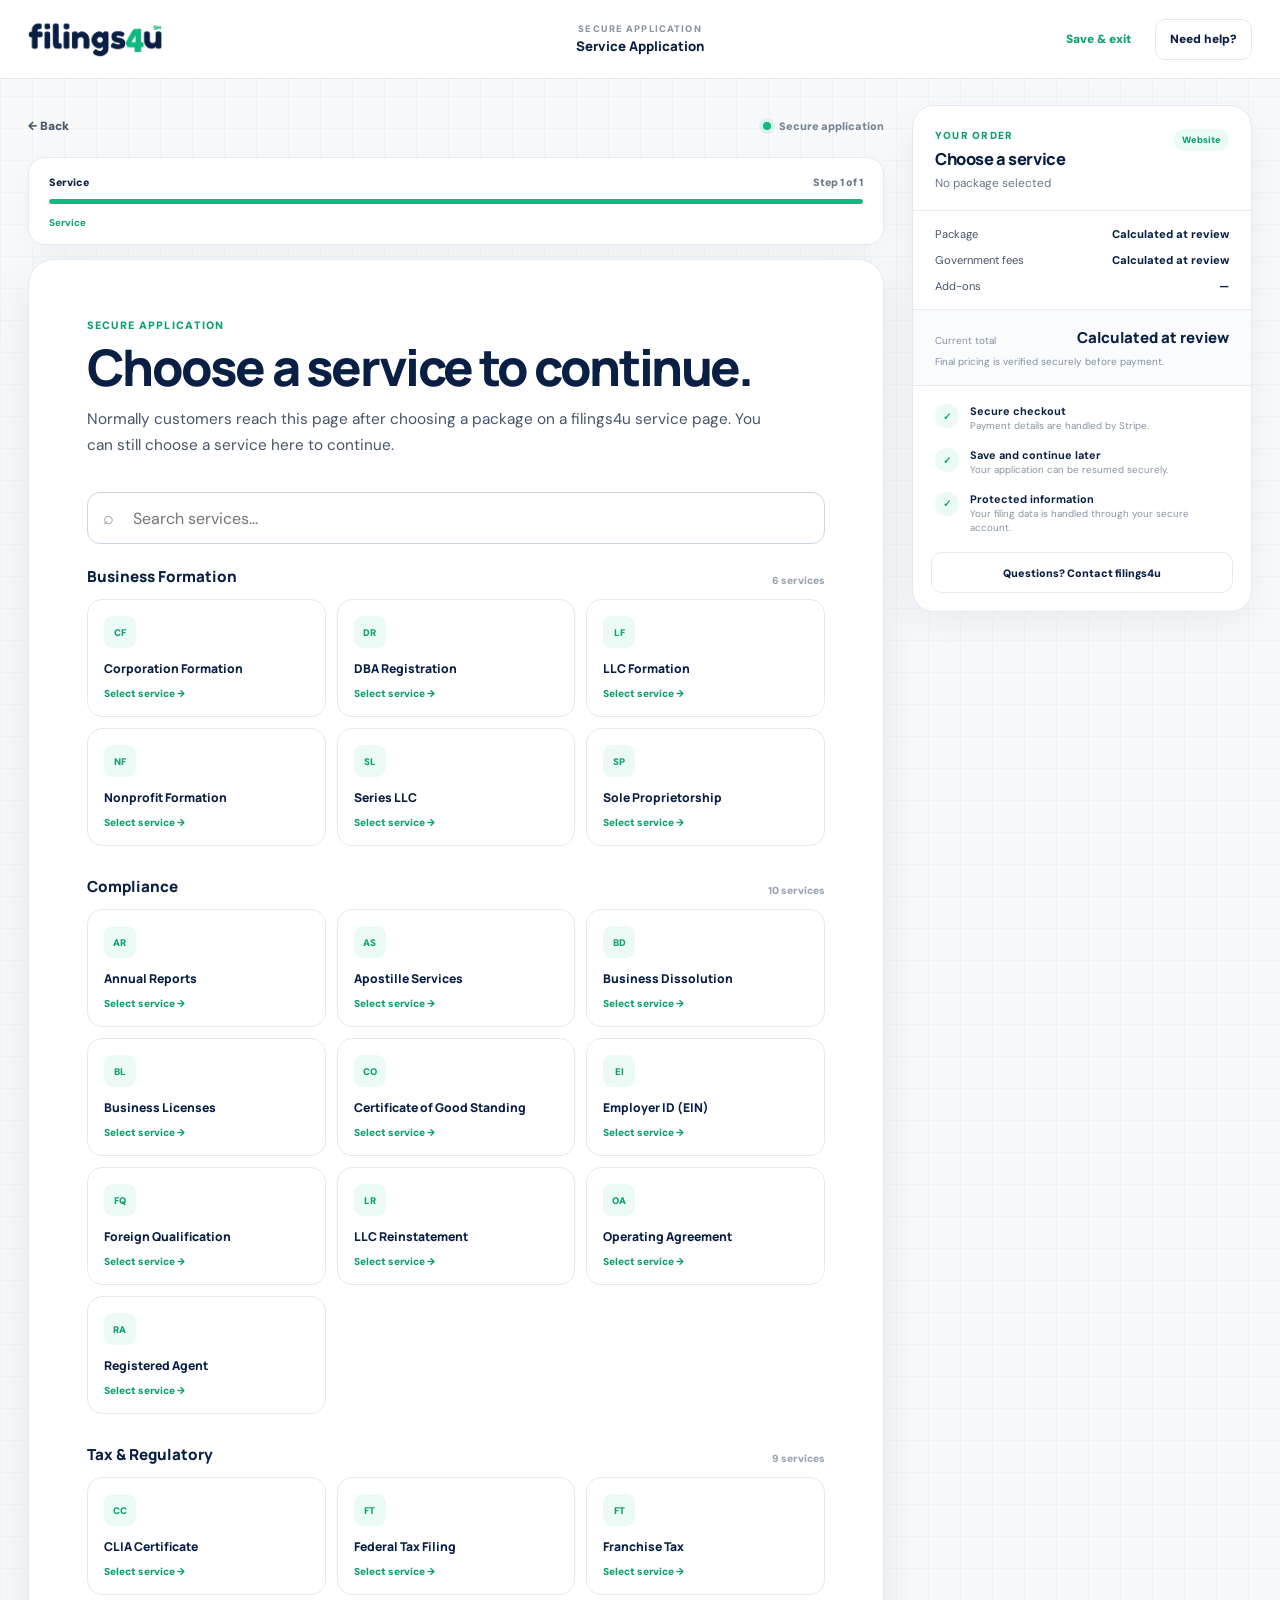
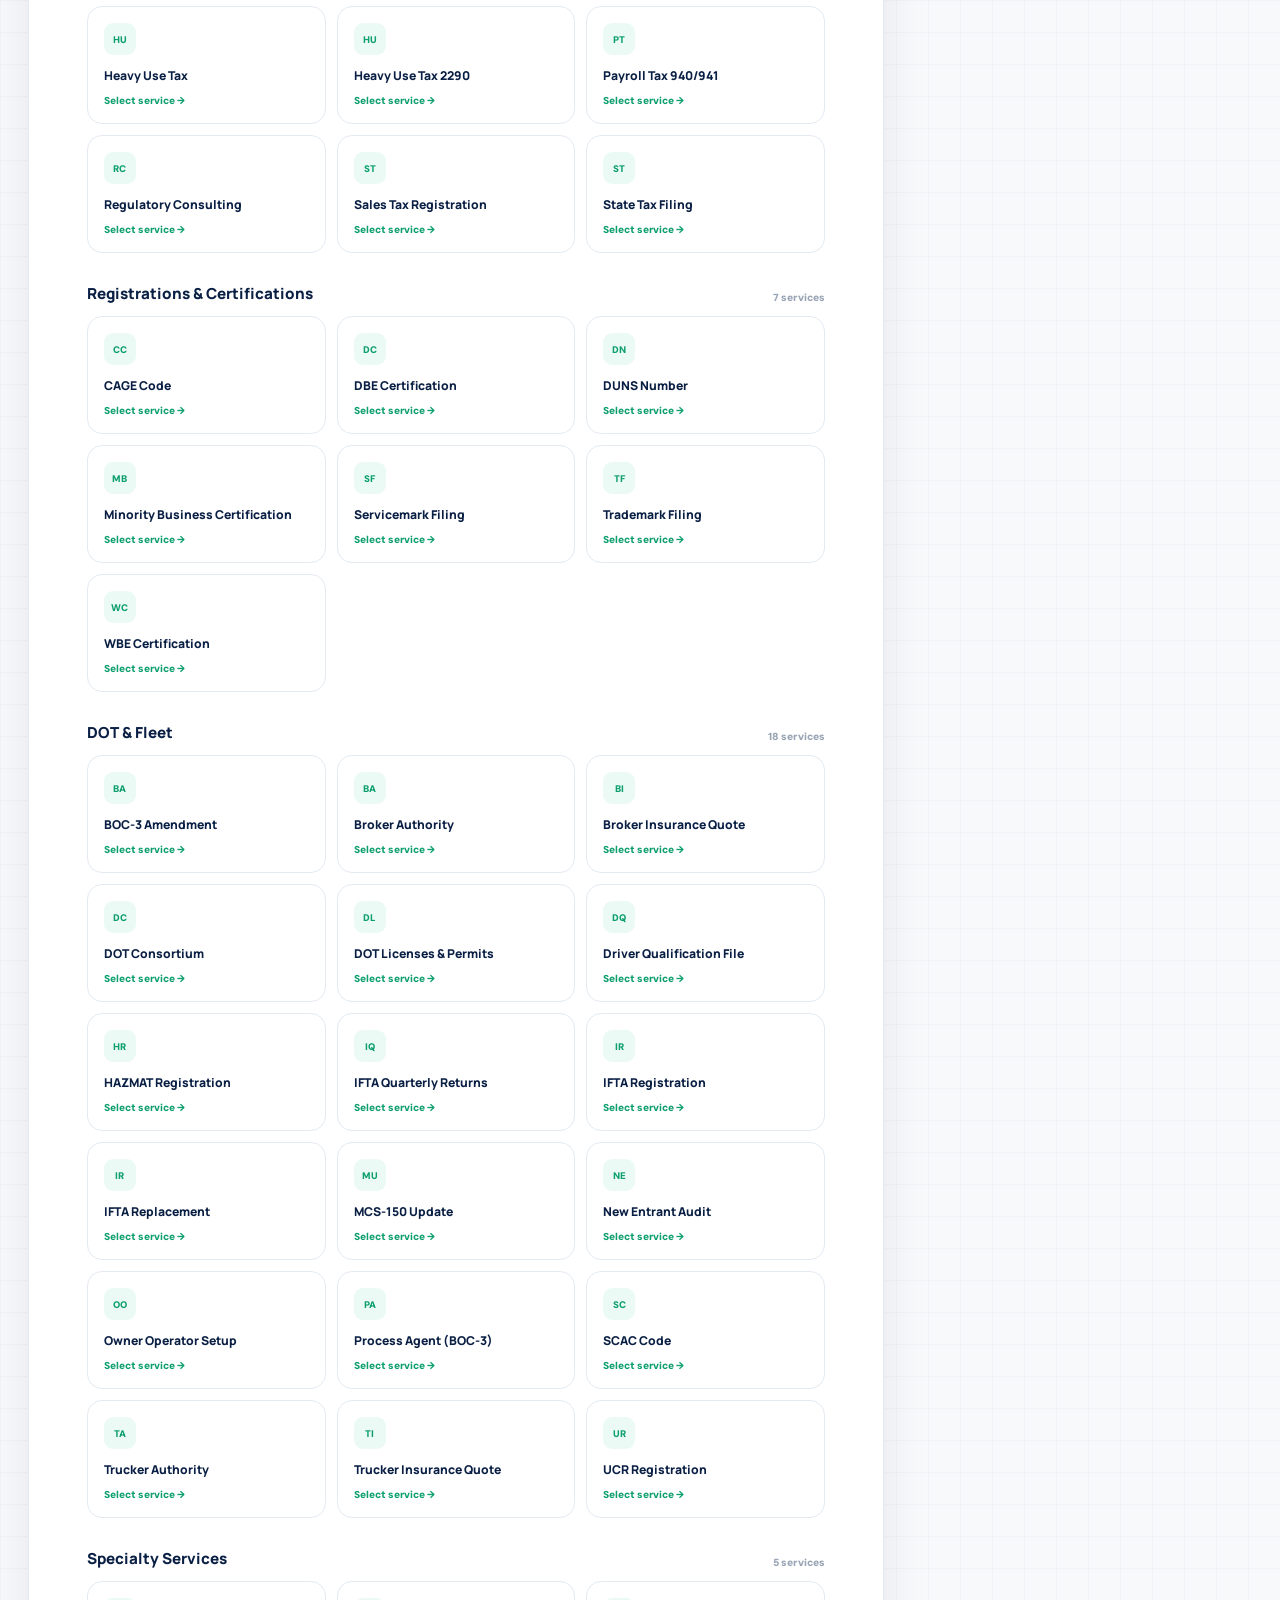
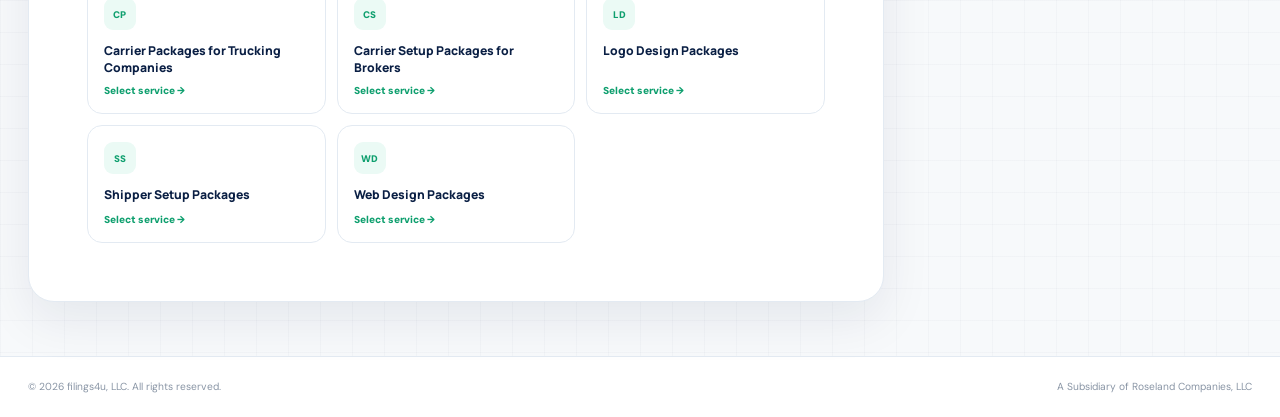
==== commit 16bfdcd6: "updates" ====
--- a/wizard-v2.html
+++ b/wizard-v2.html
@@ -135,7 +135,7 @@
 
 <div class="f4u-order-drawer-backdrop" id="f4u-order-drawer-backdrop" hidden></div>
 
-<script src="assets/js/core/config.js"></script>
+<script src="assets/js/config.js"></script>
 <script>
   window.__F4U_BOOT_WATCHDOG__=setTimeout(function(){
     var root=document.getElementById("f4u-wizard-root");
@@ -145,6 +145,6 @@
   },8000);
 </script>
 <script src="assets/js/service-form-engine.js"></script>
-<script type="module" src="assets/js/core/bootstrap.js?v=20260908-stripe-1"></script>
+<script type="module" src="assets/js/bootstrap.js?v=20260908-stripe-1"></script>
 </body>
 </html>
